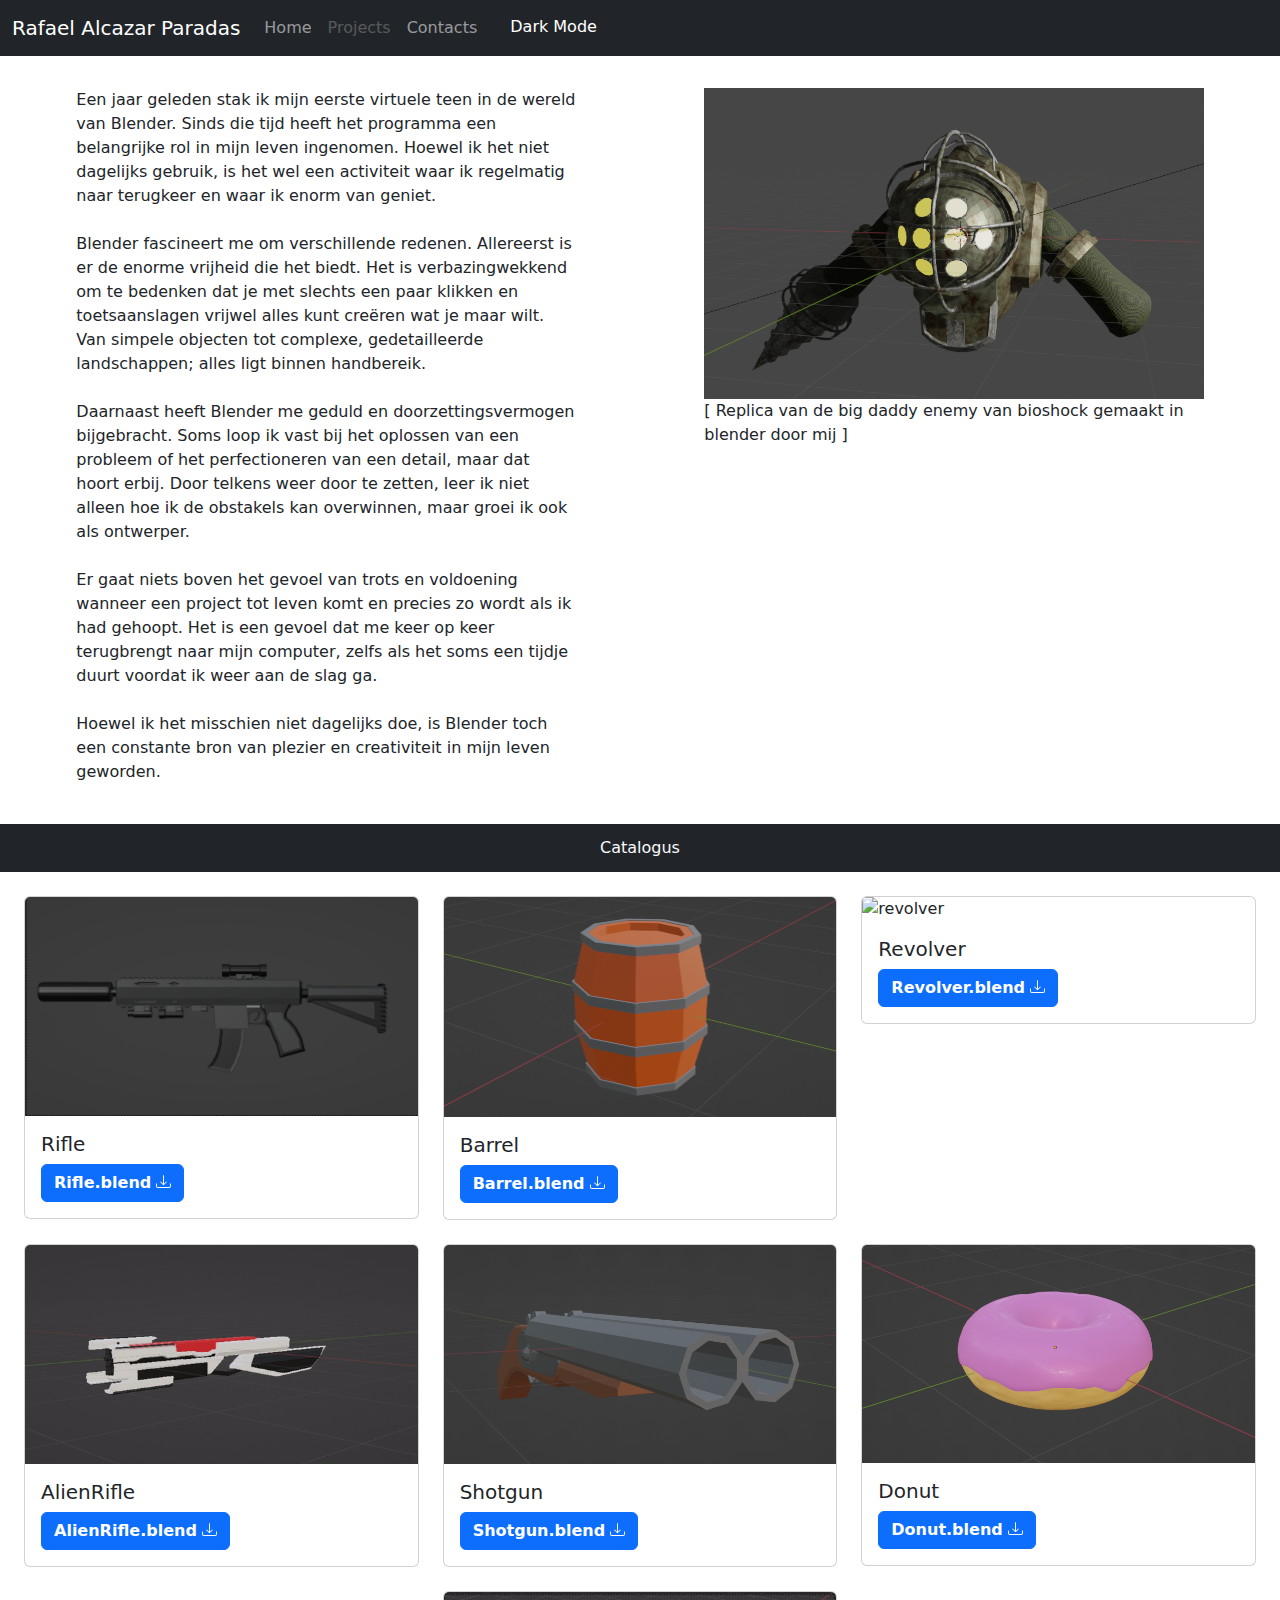
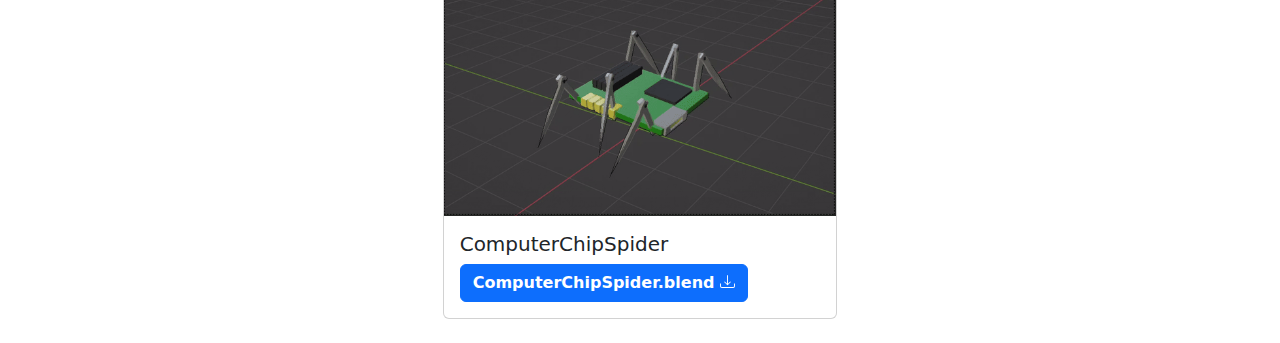
==== blender.html @ bf93255a "New website Yippeee" ====
<!DOCTYPE html>
<html lang="en">

<head>
    <title>Portfolio Rafael-Blender</title>
    <meta charset="utf-8">
    <meta name="viewport" content="width=device-width, initial-scale=1">
    <link href="https://cdn.jsdelivr.net/npm/bootstrap@5.3.3/dist/css/bootstrap.min.css" rel="stylesheet">
    <script src="https://cdn.jsdelivr.net/npm/bootstrap@5.3.3/dist/js/bootstrap.bundle.min.js"></script>
    <script src="script.js"></script>
</head>

<body style="max-width: 100%; overflow-x: hidden;">
    <!--Navbar-->
    <nav id="AlrDark" class="navbar navbar-expand-sm bg-dark navbar-dark fixed-top justify-content-center">
        <div class="container-fluid">
            <a class="navbar-brand" href="#">Rafael Alcazar Paradas</a>
            <button class="navbar-toggler" type="button" data-bs-toggle="collapse" data-bs-target="#collapsibleNavbar">
                <span class="navbar-toggler-icon"></span>
            </button>
            <div class="collapse navbar-collapse" id="collapsibleNavbar">
                <!-- Links -->
                <ul class="navbar-nav">
                    <li class="nav-item">
                        <a class="nav-link" href="index.html">Home</a>
                    </li>
                    <li class="nav-item">
                        <a class="nav-link disabled" href="#">Projects</a>
                    </li>
                    <li class="nav-item">
                        <a class="nav-link" href="#">Contacts</a>
                    </li>
                    <li>
                        <div id="Buttonbg" class="container bg-transparent">
                            <button id="button" type="button" class="btn btn-dark" onclick="DarkMode()">Dark
                                Mode</button>
                        </div>
                    </li>
                </ul>
            </div>
        </div>
    </nav>

    <div class="row p-4" style="margin-top:5%">
        <div class="col-xl-5 container">
            <p>Een jaar geleden stak ik mijn eerste virtuele teen in de wereld van Blender. Sinds die tijd heeft het
                programma een belangrijke rol in mijn leven ingenomen. Hoewel ik het niet dagelijks gebruik, is het wel
                een activiteit waar ik regelmatig naar terugkeer en waar ik enorm van geniet.<br>
                <br>
                Blender fascineert me om verschillende redenen. Allereerst is er de enorme vrijheid die het biedt. Het
                is verbazingwekkend om te bedenken dat je met slechts een paar klikken en toetsaanslagen vrijwel alles
                kunt creëren wat je maar wilt. Van simpele objecten tot complexe, gedetailleerde landschappen; alles
                ligt binnen handbereik.<br>
                <br>
                Daarnaast heeft Blender me geduld en doorzettingsvermogen bijgebracht. Soms loop ik vast bij het
                oplossen van een probleem of het perfectioneren van een detail, maar dat hoort erbij. Door telkens weer
                door te zetten, leer ik niet alleen hoe ik de obstakels kan overwinnen, maar groei ik ook als
                ontwerper.<br>
                <br>
                Er gaat niets boven het gevoel van trots en voldoening wanneer een project tot leven komt en precies zo
                wordt
                als ik had gehoopt. Het is een gevoel dat me keer op keer terugbrengt naar mijn computer, zelfs als het
                soms een tijdje duurt voordat ik weer aan de slag ga.<br>
                <br>
                Hoewel ik het misschien niet dagelijks doe, is Blender toch een constante bron van plezier en
                creativiteit in mijn leven geworden.
            </p>
        </div>
        <div class="col-xl-5 container rounded-1">
            <img src="BioshockBigdaddy.png" class="card-img-top mx-auto d-block" alt="Rafael">
            <p>[ Replica van de big daddy enemy van bioshock gemaakt in blender door mij ]</p>
        </div>
    </div>

    <div id="AlrDark" class="py-2 bg-dark">
        <p class="m-1 text-light d-flex justify-content-center">Catalogus</p>
    </div>

    <div class="row row-cols-1 p-4 row-cols-md-3 g-4 justify-content-center">
        <div class="col ">
            <div class="card">
                <img src="Rifle.png" class="card-img-top" alt="Rifle">
                <div class="card-body">
                    <h5 class="card-title">Rifle</h5>
                    <button type="button" class="btn btn-primary">
                        <a href="Rifle.blend" style="text-decoration: none; color: white;">
                            <strong>Rifle.blend</strong>
                            <svg xmlns="http://www.w3.org/2000/svg" width="15" height="15" fill="currentColor"
                                style="vertical-align: -1px;" class="bi bi-download" viewBox="0 0 16 16">
                                <path
                                    d="M.5 9.9a.5.5 0 0 1 .5.5v2.5a1 1 0 0 0 1 1h12a1 1 0 0 0 1-1v-2.5a.5.5 0 0 1 1 0v2.5a2 2 0 0 1-2 2H2a2 2 0 0 1-2-2v-2.5a.5.5 0 0 1 .5-.5" />
                                <path
                                    d="M7.646 11.854a.5.5 0 0 0 .708 0l3-3a.5.5 0 0 0-.708-.708L8.5 10.293V1.5a.5.5 0 0 0-1 0v8.793L5.354 8.146a.5.5 0 1 0-.708.708z" />
                            </svg>
                        </a>
                    </button>
                </div>
            </div>
        </div>
        <div class="col">
            <div class="card">
                <img src="Barrel.png" class="card-img-top" alt="barrel">
                <div class="card-body">
                    <h5 class="card-title">Barrel</h5>
                    <button type="button" class="btn btn-primary">
                        <a href="Barrel.blend" style="text-decoration: none; color: white;">
                            <strong>Barrel.blend</strong>
                            <svg xmlns="http://www.w3.org/2000/svg" width="15" height="15" fill="currentColor"
                                style="vertical-align: -1px;" class="bi bi-download" viewBox="0 0 16 16">
                                <path
                                    d="M.5 9.9a.5.5 0 0 1 .5.5v2.5a1 1 0 0 0 1 1h12a1 1 0 0 0 1-1v-2.5a.5.5 0 0 1 1 0v2.5a2 2 0 0 1-2 2H2a2 2 0 0 1-2-2v-2.5a.5.5 0 0 1 .5-.5" />
                                <path
                                    d="M7.646 11.854a.5.5 0 0 0 .708 0l3-3a.5.5 0 0 0-.708-.708L8.5 10.293V1.5a.5.5 0 0 0-1 0v8.793L5.354 8.146a.5.5 0 1 0-.708.708z" />
                            </svg>
                        </a>
                    </button>
                </div>
            </div>
        </div>
        <div class="col">
            <div class="card">
                <img src="revolver.gif" class="card-img-top" alt="revolver">
                <div class="card-body">
                    <h5 class="card-title">Revolver</h5>
                    <button type="button" class="btn btn-primary">
                        <a href="Revolver.blend" style="text-decoration: none; color: white;">
                            <strong>Revolver.blend</strong>
                            <svg xmlns="http://www.w3.org/2000/svg" width="15" height="15" fill="currentColor"
                                style="vertical-align: -1px;" class="bi bi-download" viewBox="0 0 16 16">
                                <path
                                    d="M.5 9.9a.5.5 0 0 1 .5.5v2.5a1 1 0 0 0 1 1h12a1 1 0 0 0 1-1v-2.5a.5.5 0 0 1 1 0v2.5a2 2 0 0 1-2 2H2a2 2 0 0 1-2-2v-2.5a.5.5 0 0 1 .5-.5" />
                                <path
                                    d="M7.646 11.854a.5.5 0 0 0 .708 0l3-3a.5.5 0 0 0-.708-.708L8.5 10.293V1.5a.5.5 0 0 0-1 0v8.793L5.354 8.146a.5.5 0 1 0-.708.708z" />
                            </svg>
                        </a>
                    </button>
                </div>
            </div>
        </div>
        <div class="col">
            <div class="card">
                <img src="AlienRifle.gif" class="card-img-top" alt="...">
                <div class="card-body">
                    <h5 class="card-title">AlienRifle</h5>
                    <button type="button" class="btn btn-primary">
                        <a href="AlienRifle.blend" style="text-decoration: none; color: white;">
                            <strong>AlienRifle.blend</strong>
                            <svg xmlns="http://www.w3.org/2000/svg" width="15" height="15" fill="currentColor"
                                style="vertical-align: -1px;" class="bi bi-download" viewBox="0 0 16 16">
                                <path
                                    d="M.5 9.9a.5.5 0 0 1 .5.5v2.5a1 1 0 0 0 1 1h12a1 1 0 0 0 1-1v-2.5a.5.5 0 0 1 1 0v2.5a2 2 0 0 1-2 2H2a2 2 0 0 1-2-2v-2.5a.5.5 0 0 1 .5-.5" />
                                <path
                                    d="M7.646 11.854a.5.5 0 0 0 .708 0l3-3a.5.5 0 0 0-.708-.708L8.5 10.293V1.5a.5.5 0 0 0-1 0v8.793L5.354 8.146a.5.5 0 1 0-.708.708z" />
                            </svg>
                        </a>
                    </button>
                </div>
            </div>
        </div>
        <div class="col">
            <div class="card">
                <img src="Shotgun.png" class="card-img-top" alt="...">
                <div class="card-body">
                    <h5 class="card-title">Shotgun</h5>
                    <button type="button" class="btn btn-primary">
                        <a href="Shotgun.blend" style="text-decoration: none; color: white;">
                            <strong>Shotgun.blend</strong>
                            <svg xmlns="http://www.w3.org/2000/svg" width="15" height="15" fill="currentColor"
                                style="vertical-align: -1px;" class="bi bi-download" viewBox="0 0 16 16">
                                <path
                                    d="M.5 9.9a.5.5 0 0 1 .5.5v2.5a1 1 0 0 0 1 1h12a1 1 0 0 0 1-1v-2.5a.5.5 0 0 1 1 0v2.5a2 2 0 0 1-2 2H2a2 2 0 0 1-2-2v-2.5a.5.5 0 0 1 .5-.5" />
                                <path
                                    d="M7.646 11.854a.5.5 0 0 0 .708 0l3-3a.5.5 0 0 0-.708-.708L8.5 10.293V1.5a.5.5 0 0 0-1 0v8.793L5.354 8.146a.5.5 0 1 0-.708.708z" />
                            </svg>
                        </a>
                    </button>
                </div>
            </div>
        </div>
        <div class="col">
            <div class="card">
                <img src="Donut.png" class="card-img-top" alt="...">
                <div class="card-body">
                    <h5 class="card-title">Donut</h5>
                    <button type="button" class="btn btn-primary">
                        <a href="Donut.blend" style="text-decoration: none; color: white;">
                            <strong>Donut.blend</strong>
                            <svg xmlns="http://www.w3.org/2000/svg" width="15" height="15" fill="currentColor"
                                style="vertical-align: -1px;" class="bi bi-download" viewBox="0 0 16 16">
                                <path
                                    d="M.5 9.9a.5.5 0 0 1 .5.5v2.5a1 1 0 0 0 1 1h12a1 1 0 0 0 1-1v-2.5a.5.5 0 0 1 1 0v2.5a2 2 0 0 1-2 2H2a2 2 0 0 1-2-2v-2.5a.5.5 0 0 1 .5-.5" />
                                <path
                                    d="M7.646 11.854a.5.5 0 0 0 .708 0l3-3a.5.5 0 0 0-.708-.708L8.5 10.293V1.5a.5.5 0 0 0-1 0v8.793L5.354 8.146a.5.5 0 1 0-.708.708z" />
                            </svg>
                        </a>
                    </button>
                </div>
            </div>
        </div>
        <div class="col">
            <div class="card">
                <img src="ComputerChipSpider.gif" class="card-img-top" alt="ChipSpider">
                <div class="card-body">
                    <h5 class="card-title">ComputerChipSpider</h5>
                    <button type="button" class="btn btn-primary">
                        <a href="ComputerChipSpider.blend" style="text-decoration: none; color: white;">
                            <strong>ComputerChipSpider.blend</strong>
                            <svg xmlns="http://www.w3.org/2000/svg" width="15" height="15" fill="currentColor"
                                style="vertical-align: -1px;" class="bi bi-download" viewBox="0 0 16 16">
                                <path
                                    d="M.5 9.9a.5.5 0 0 1 .5.5v2.5a1 1 0 0 0 1 1h12a1 1 0 0 0 1-1v-2.5a.5.5 0 0 1 1 0v2.5a2 2 0 0 1-2 2H2a2 2 0 0 1-2-2v-2.5a.5.5 0 0 1 .5-.5" />
                                <path
                                    d="M7.646 11.854a.5.5 0 0 0 .708 0l3-3a.5.5 0 0 0-.708-.708L8.5 10.293V1.5a.5.5 0 0 0-1 0v8.793L5.354 8.146a.5.5 0 1 0-.708.708z" />
                            </svg>
                        </a>
                    </button>

                </div>
            </div>
        </div>
    </div>

</body>

</html>
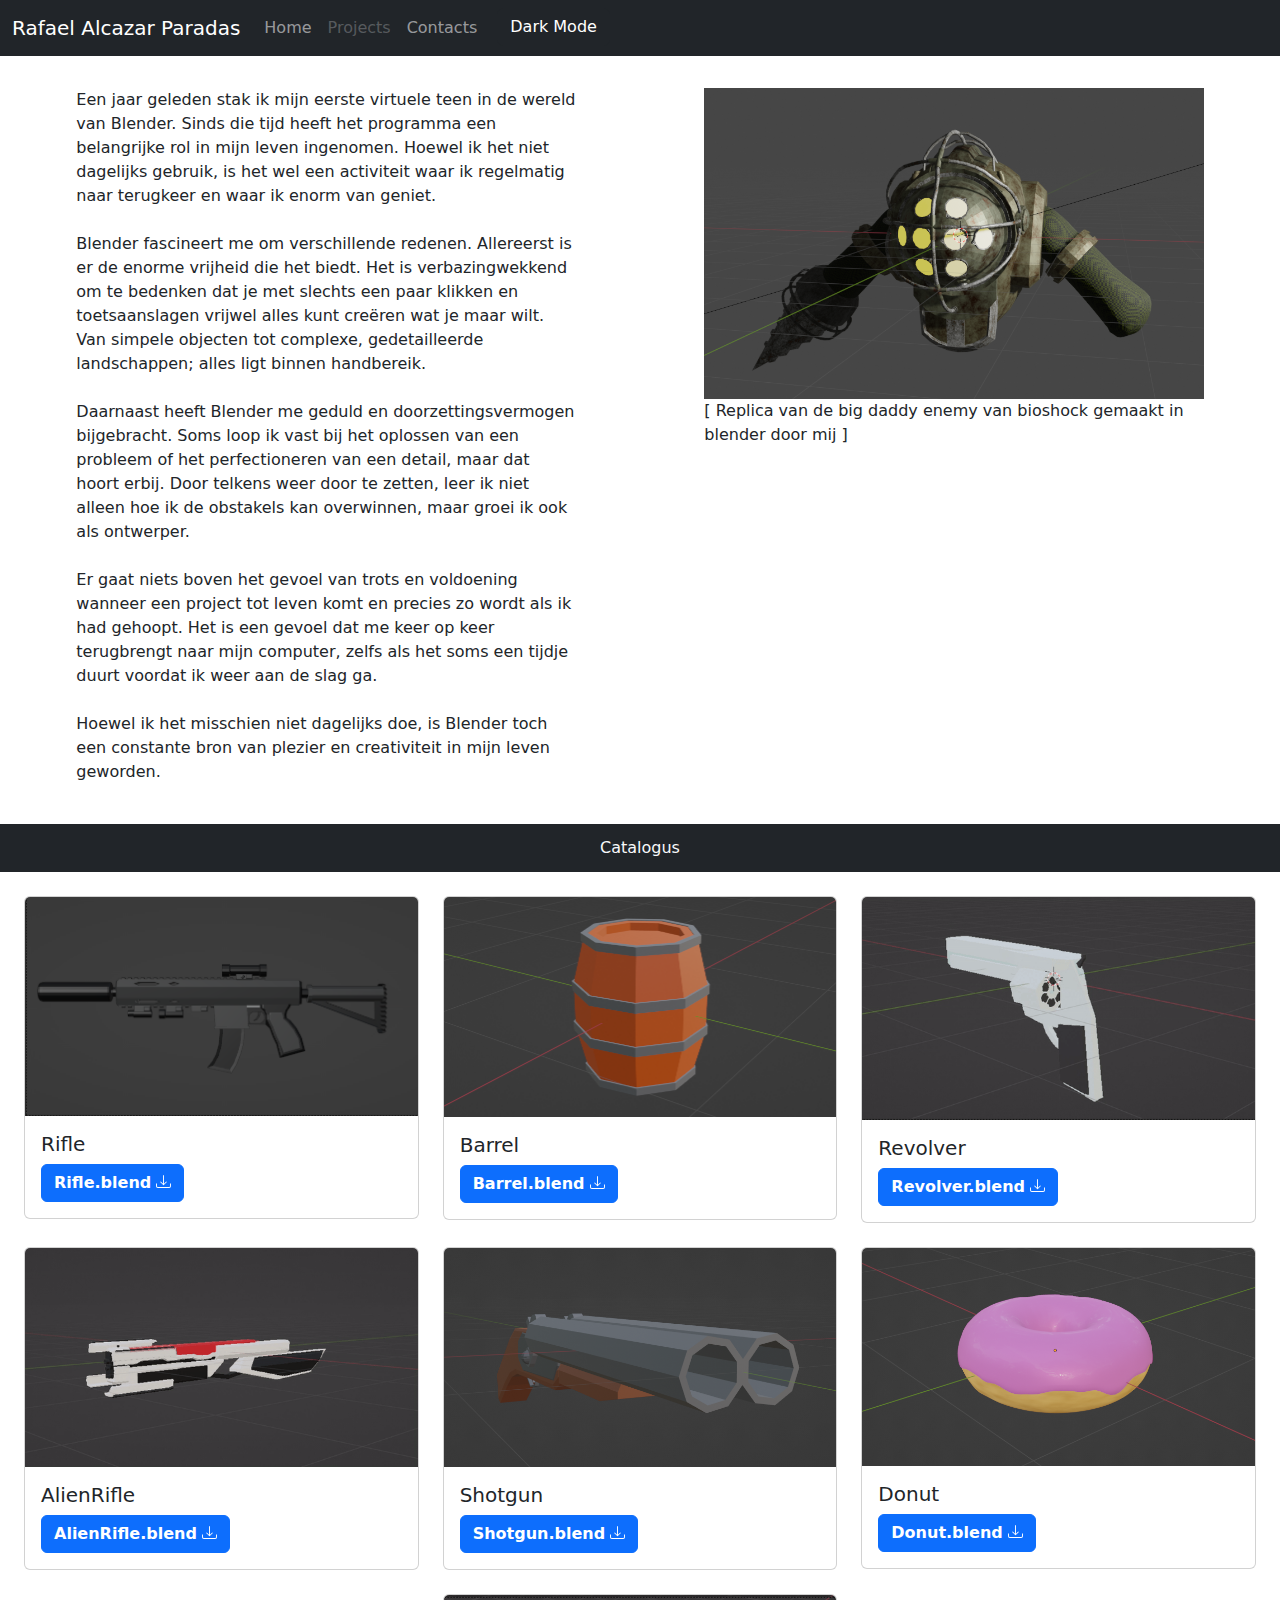
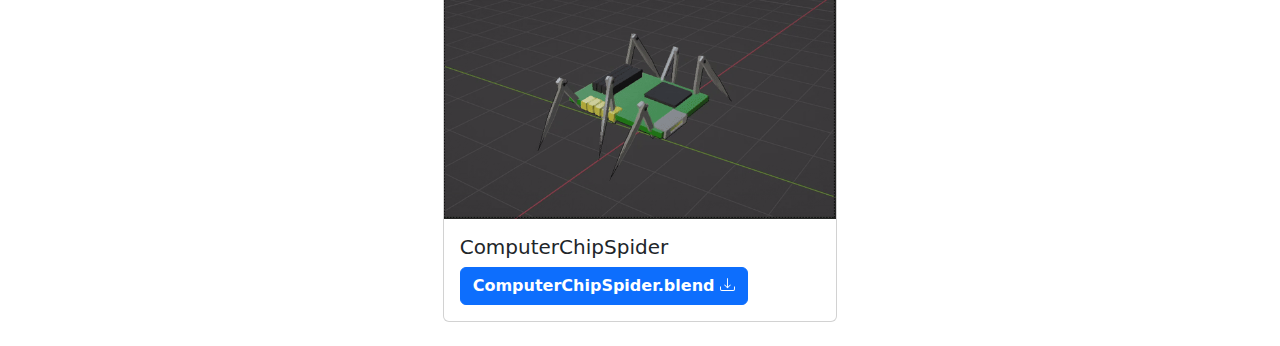
==== commit 7e3cdf8d: "hoofdletters verandert" ====
--- a/blender.html
+++ b/blender.html
@@ -119,7 +119,7 @@
         </div>
         <div class="col">
             <div class="card">
-                <img src="revolver.gif" class="card-img-top" alt="revolver">
+                <img src="Revolver.gif" class="card-img-top" alt="revolver">
                 <div class="card-body">
                     <h5 class="card-title">Revolver</h5>
                     <button type="button" class="btn btn-primary">
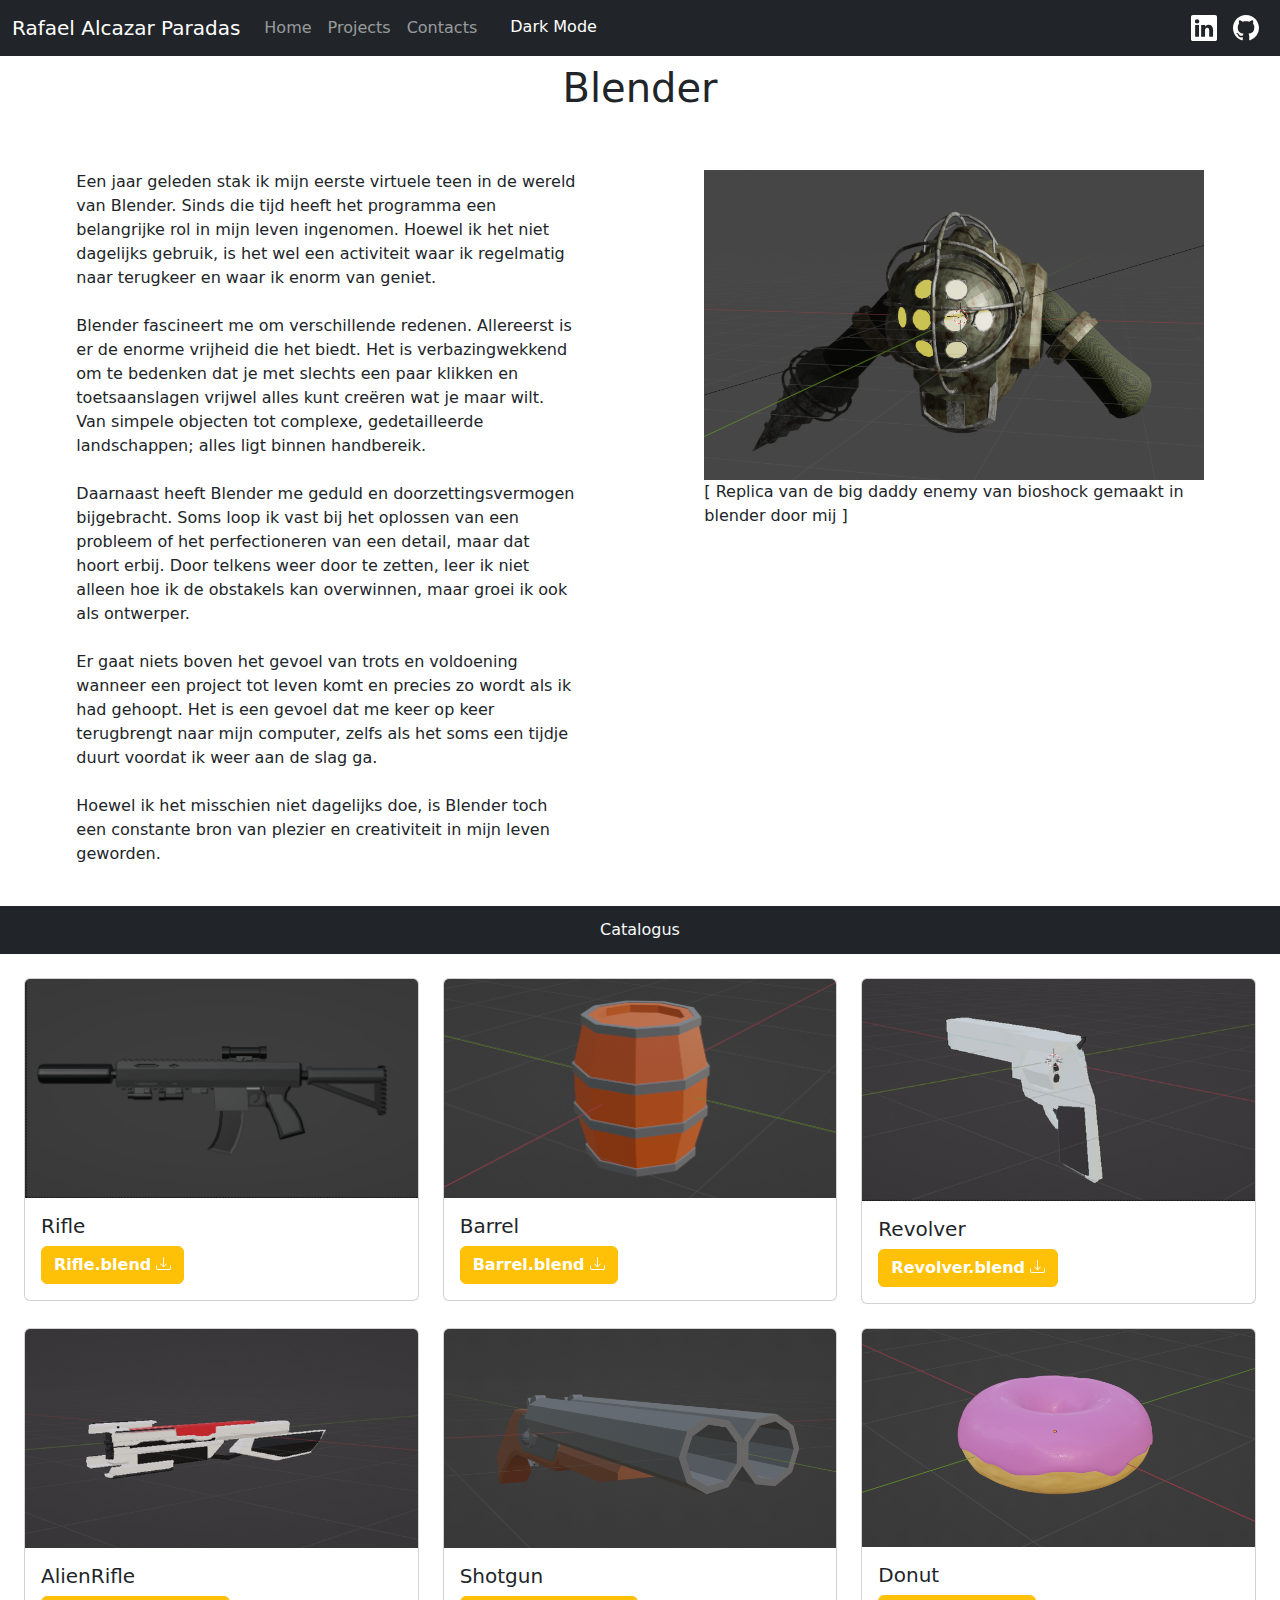
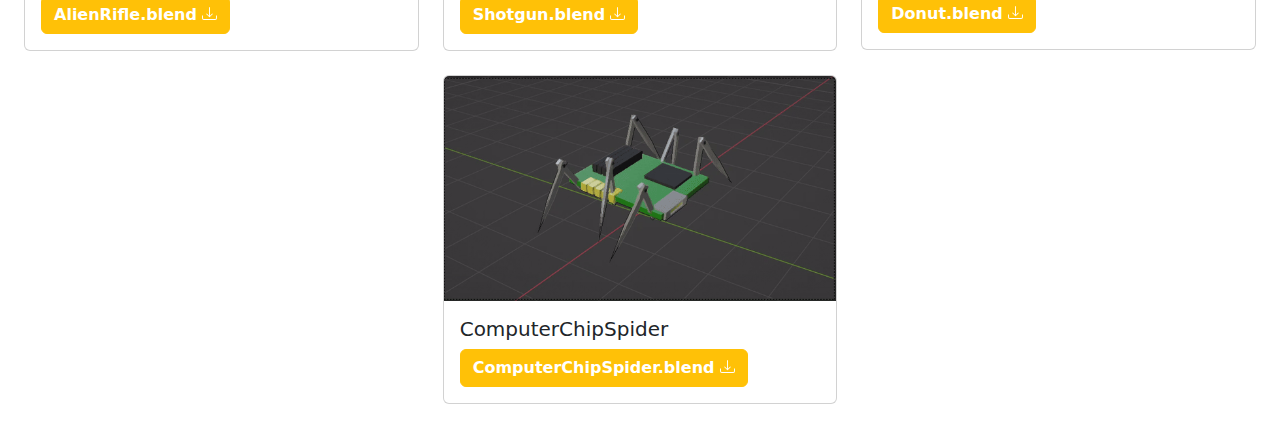
==== commit 4f0e6e0d: "Locatie fix" ====
--- a/blender.html
+++ b/blender.html
@@ -8,6 +8,7 @@
     <link href="https://cdn.jsdelivr.net/npm/bootstrap@5.3.3/dist/css/bootstrap.min.css" rel="stylesheet">
     <script src="https://cdn.jsdelivr.net/npm/bootstrap@5.3.3/dist/js/bootstrap.bundle.min.js"></script>
     <script src="script.js"></script>
+    <link rel="stylesheet" href="inline.css">
 </head>
 
 <body style="max-width: 100%; overflow-x: hidden;">
@@ -25,7 +26,7 @@
                         <a class="nav-link" href="index.html">Home</a>
                     </li>
                     <li class="nav-item">
-                        <a class="nav-link disabled" href="#">Projects</a>
+                        <a class="nav-link" href="index.html#Projects">Projects</a>
                     </li>
                     <li class="nav-item">
                         <a class="nav-link" href="#">Contacts</a>
@@ -37,11 +38,31 @@
                         </div>
                     </li>
                 </ul>
+                <ul class="navbar-nav iconClass"> 
+                    <li class="nav-item p-2">
+                        <svg xmlns="http://www.w3.org/2000/svg" width="26" height="26" fill="white"
+                            class="bi bi-linkedin" viewBox="0 0 16 16">
+                            <path
+                                d="M0 1.146C0 .513.526 0 1.175 0h13.65C15.474 0 16 .513 16 1.146v13.708c0 .633-.526 1.146-1.175 1.146H1.175C.526 16 0 15.487 0 14.854zm4.943 12.248V6.169H2.542v7.225zm-1.2-8.212c.837 0 1.358-.554 1.358-1.248-.015-.709-.52-1.248-1.342-1.248S2.4 3.226 2.4 3.934c0 .694.521 1.248 1.327 1.248zm4.908 8.212V9.359c0-.216.016-.432.08-.586.173-.431.568-.878 1.232-.878.869 0 1.216.662 1.216 1.634v3.865h2.401V9.25c0-2.22-1.184-3.252-2.764-3.252-1.274 0-1.845.7-2.165 1.193v.025h-.016l.016-.025V6.169h-2.4c.03.678 0 7.225 0 7.225z" />
+                        </svg>
+                    </li>
+                    <li class="nav-item p-2"> 
+                        <svg xmlns="http://www.w3.org/2000/svg" width="26" height="26" fill="white"
+                            class="bi bi-github" viewBox="0 0 16 16">
+                            <path
+                                d="M8 0C3.58 0 0 3.58 0 8c0 3.54 2.29 6.53 5.47 7.59.4.07.55-.17.55-.38 0-.19-.01-.82-.01-1.49-2.01.37-2.53-.49-2.69-.94-.09-.23-.48-.94-.82-1.13-.28-.15-.68-.52-.01-.53.63-.01 1.08.58 1.23.82.72 1.21 1.87.87 2.33.66.07-.52.28-.87.51-1.07-1.78-.2-3.64-.89-3.64-3.95 0-.87.31-1.59.82-2.15-.08-.2-.36-1.02.08-2.12 0 0 .67-.21 2.2.82.64-.18 1.32-.27 2-.27s1.36.09 2 .27c1.53-1.04 2.2-.82 2.2-.82.44 1.1.16 1.92.08 2.12.51.56.82 1.27.82 2.15 0 3.07-1.87 3.75-3.65 3.95.29.25.54.73.54 1.48 0 1.07-.01 1.93-.01 2.2 0 .21.15.46.55.38A8.01 8.01 0 0 0 16 8c0-4.42-3.58-8-8-8" />
+                        </svg>
+                    </li>
+                </ul>
             </div>
         </div>
     </nav>
 
-    <div class="row p-4" style="margin-top:5%">
+    <div class="container justify-content-center d-flex HeaderClass">
+        <h1>Blender</h2>
+    </div>
+
+    <div class="row p-4">
         <div class="col-xl-5 container">
             <p>Een jaar geleden stak ik mijn eerste virtuele teen in de wereld van Blender. Sinds die tijd heeft het
                 programma een belangrijke rol in mijn leven ingenomen. Hoewel ik het niet dagelijks gebruik, is het wel
@@ -82,7 +103,7 @@
                 <img src="Rifle.png" class="card-img-top" alt="Rifle">
                 <div class="card-body">
                     <h5 class="card-title">Rifle</h5>
-                    <button type="button" class="btn btn-primary">
+                    <button type="button" class="btn btn-warning">
                         <a href="Rifle.blend" style="text-decoration: none; color: white;">
                             <strong>Rifle.blend</strong>
                             <svg xmlns="http://www.w3.org/2000/svg" width="15" height="15" fill="currentColor"
@@ -102,7 +123,7 @@
                 <img src="Barrel.png" class="card-img-top" alt="barrel">
                 <div class="card-body">
                     <h5 class="card-title">Barrel</h5>
-                    <button type="button" class="btn btn-primary">
+                    <button type="button" class="btn btn-warning">
                         <a href="Barrel.blend" style="text-decoration: none; color: white;">
                             <strong>Barrel.blend</strong>
                             <svg xmlns="http://www.w3.org/2000/svg" width="15" height="15" fill="currentColor"
@@ -122,7 +143,7 @@
                 <img src="Revolver.gif" class="card-img-top" alt="revolver">
                 <div class="card-body">
                     <h5 class="card-title">Revolver</h5>
-                    <button type="button" class="btn btn-primary">
+                    <button type="button" class="btn btn-warning">
                         <a href="Revolver.blend" style="text-decoration: none; color: white;">
                             <strong>Revolver.blend</strong>
                             <svg xmlns="http://www.w3.org/2000/svg" width="15" height="15" fill="currentColor"
@@ -142,7 +163,7 @@
                 <img src="AlienRifle.gif" class="card-img-top" alt="...">
                 <div class="card-body">
                     <h5 class="card-title">AlienRifle</h5>
-                    <button type="button" class="btn btn-primary">
+                    <button type="button" class="btn btn-warning">
                         <a href="AlienRifle.blend" style="text-decoration: none; color: white;">
                             <strong>AlienRifle.blend</strong>
                             <svg xmlns="http://www.w3.org/2000/svg" width="15" height="15" fill="currentColor"
@@ -162,7 +183,7 @@
                 <img src="Shotgun.png" class="card-img-top" alt="...">
                 <div class="card-body">
                     <h5 class="card-title">Shotgun</h5>
-                    <button type="button" class="btn btn-primary">
+                    <button type="button" class="btn btn-warning">
                         <a href="Shotgun.blend" style="text-decoration: none; color: white;">
                             <strong>Shotgun.blend</strong>
                             <svg xmlns="http://www.w3.org/2000/svg" width="15" height="15" fill="currentColor"
@@ -182,7 +203,7 @@
                 <img src="Donut.png" class="card-img-top" alt="...">
                 <div class="card-body">
                     <h5 class="card-title">Donut</h5>
-                    <button type="button" class="btn btn-primary">
+                    <button type="button" class="btn btn-warning">
                         <a href="Donut.blend" style="text-decoration: none; color: white;">
                             <strong>Donut.blend</strong>
                             <svg xmlns="http://www.w3.org/2000/svg" width="15" height="15" fill="currentColor"
@@ -202,7 +223,7 @@
                 <img src="ComputerChipSpider.gif" class="card-img-top" alt="ChipSpider">
                 <div class="card-body">
                     <h5 class="card-title">ComputerChipSpider</h5>
-                    <button type="button" class="btn btn-primary">
+                    <button type="button" class="btn btn-warning">
                         <a href="ComputerChipSpider.blend" style="text-decoration: none; color: white;">
                             <strong>ComputerChipSpider.blend</strong>
                             <svg xmlns="http://www.w3.org/2000/svg" width="15" height="15" fill="currentColor"
--- a/inline.css
+++ b/inline.css
@@ -0,0 +1,32 @@
+.iconClass{
+  position: absolute; 
+  right: 1%;
+}
+
+.HeaderClass{
+  margin-top: 5%;
+  margin-bottom:2%;
+}
+/* `sm` applies to x-small devices (portrait phones, less than 576px) */
+@media (max-width: 575.98px) { 
+  .iconClass{
+    position: relative; 
+  }
+
+  .HeaderClass{
+    margin-top: 15%;
+    margin-bottom:2%;
+  }
+ }
+
+/* // `md` applies to small devices (landscape phones, less than 768px)*/
+@media (max-width: 767.98px) {  }
+
+/* // `lg` applies to medium devices (tablets, less than 992px)*/
+@media (max-width: 991.98px) {  }
+
+/* // `xl` applies to large devices (desktops, less than 1200px)*/
+@media (max-width: 1199.98px) {  }
+
+/* // `xxl` applies to x-large devices (large desktops, less than 1400px)*/
+@media (max-width: 1399.98px) {  }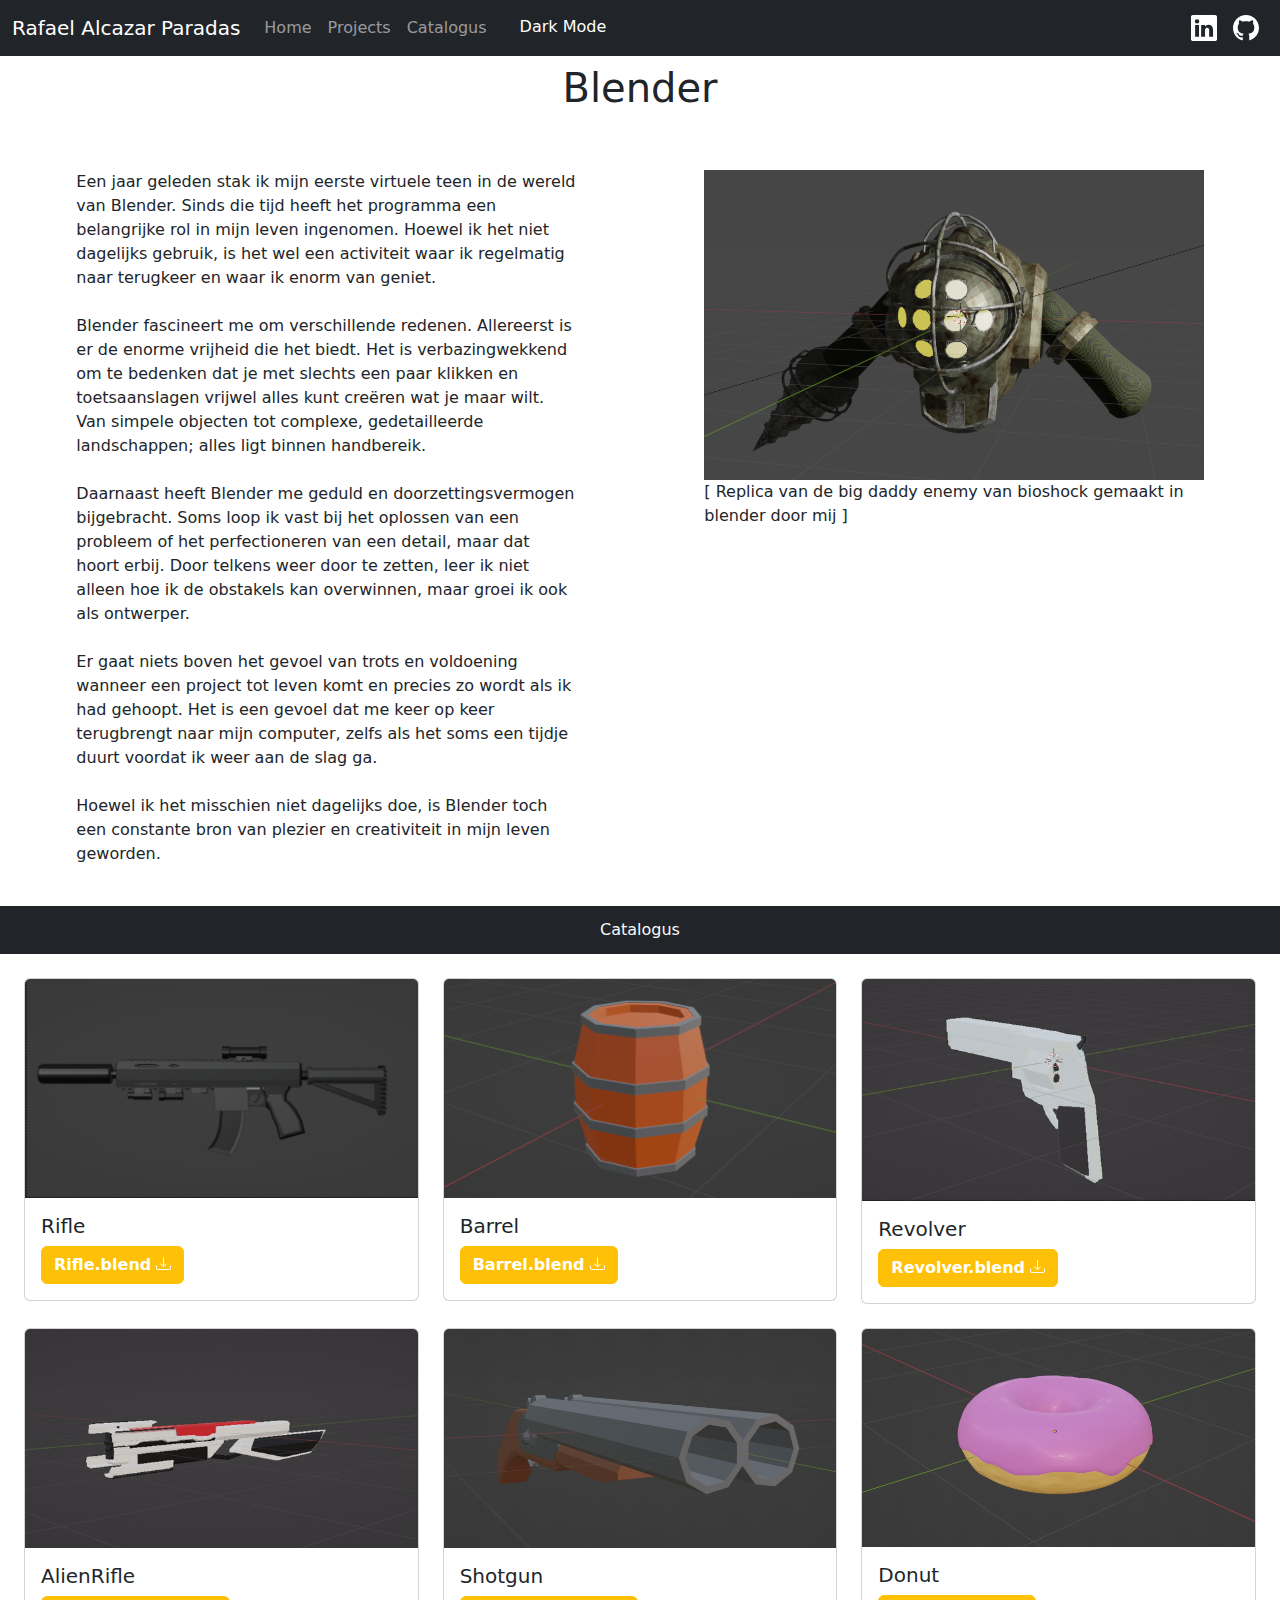
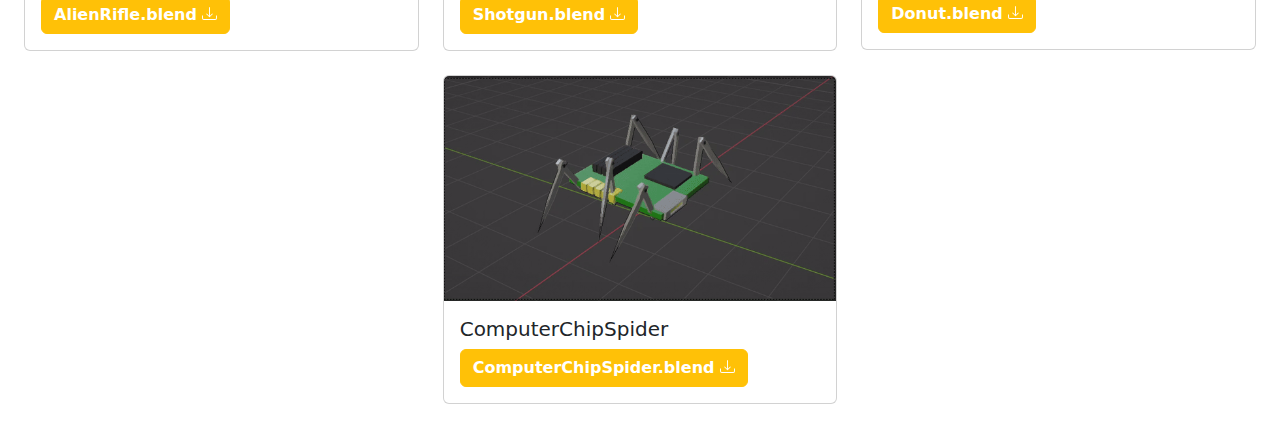
==== commit 925f9651: "Feature Hyperlink changes" ====
--- a/blender.html
+++ b/blender.html
@@ -29,7 +29,7 @@
                         <a class="nav-link" href="index.html#Projects">Projects</a>
                     </li>
                     <li class="nav-item">
-                        <a class="nav-link" href="#">Contacts</a>
+                        <a class="nav-link" href="blender.html#Catalogus">Catalogus</a>
                     </li>
                     <li>
                         <div id="Buttonbg" class="container bg-transparent">
@@ -39,14 +39,14 @@
                     </li>
                 </ul>
                 <ul class="navbar-nav iconClass"> 
-                    <li class="nav-item p-2">
+                    <li class="nav-item px-2">
                         <svg xmlns="http://www.w3.org/2000/svg" width="26" height="26" fill="white"
                             class="bi bi-linkedin" viewBox="0 0 16 16">
                             <path
                                 d="M0 1.146C0 .513.526 0 1.175 0h13.65C15.474 0 16 .513 16 1.146v13.708c0 .633-.526 1.146-1.175 1.146H1.175C.526 16 0 15.487 0 14.854zm4.943 12.248V6.169H2.542v7.225zm-1.2-8.212c.837 0 1.358-.554 1.358-1.248-.015-.709-.52-1.248-1.342-1.248S2.4 3.226 2.4 3.934c0 .694.521 1.248 1.327 1.248zm4.908 8.212V9.359c0-.216.016-.432.08-.586.173-.431.568-.878 1.232-.878.869 0 1.216.662 1.216 1.634v3.865h2.401V9.25c0-2.22-1.184-3.252-2.764-3.252-1.274 0-1.845.7-2.165 1.193v.025h-.016l.016-.025V6.169h-2.4c.03.678 0 7.225 0 7.225z" />
                         </svg>
                     </li>
-                    <li class="nav-item p-2"> 
+                    <li class="nav-item px-2"> 
                         <svg xmlns="http://www.w3.org/2000/svg" width="26" height="26" fill="white"
                             class="bi bi-github" viewBox="0 0 16 16">
                             <path
@@ -94,7 +94,7 @@
     </div>
 
     <div id="AlrDark" class="py-2 bg-dark">
-        <p class="m-1 text-light d-flex justify-content-center">Catalogus</p>
+        <p id="Catalogus" class="m-1 text-light d-flex justify-content-center">Catalogus</p>
     </div>
 
     <div class="row row-cols-1 p-4 row-cols-md-3 g-4 justify-content-center">
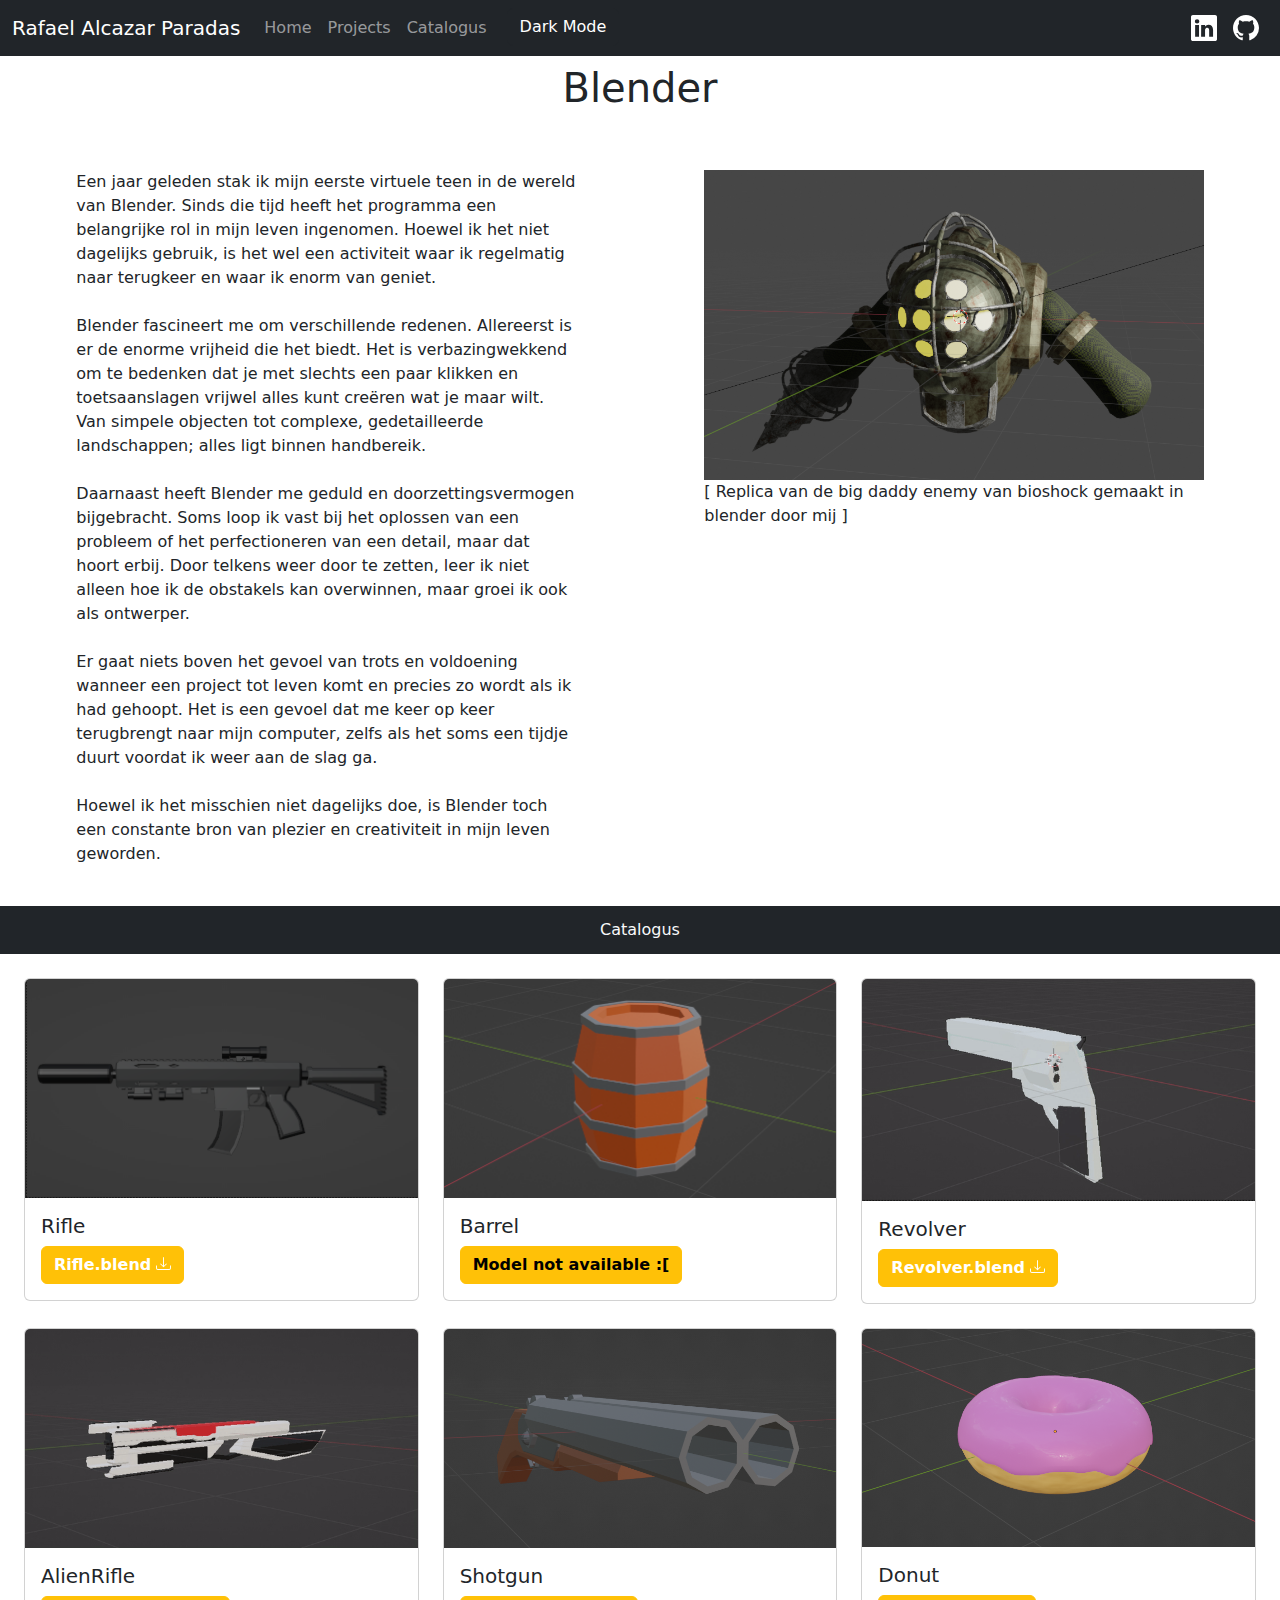
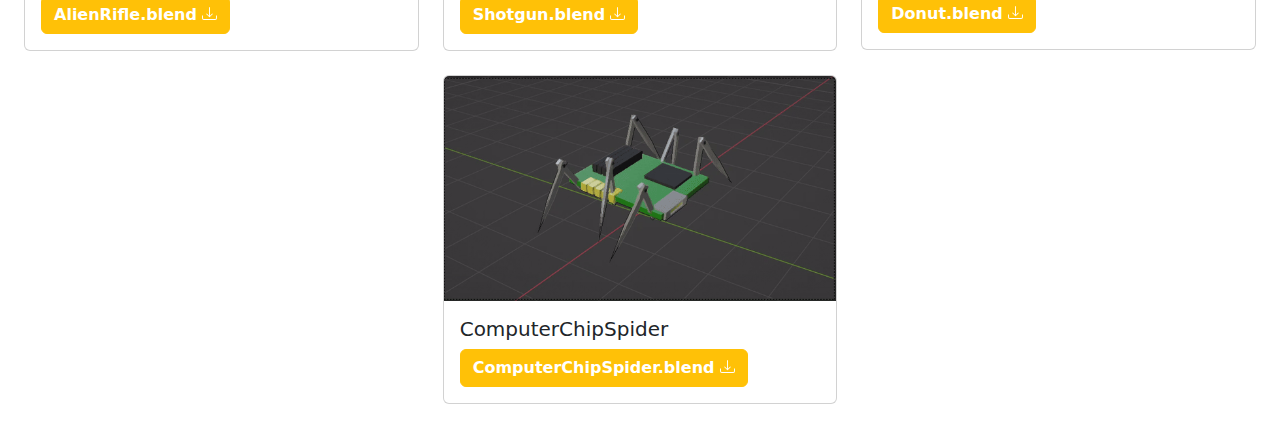
==== commit 4a885fe5: "Feat: Commit more stuff" ====
--- a/blender.html
+++ b/blender.html
@@ -38,20 +38,24 @@
                         </div>
                     </li>
                 </ul>
-                <ul class="navbar-nav iconClass"> 
+                <ul class="navbar-nav iconClass">
                     <li class="nav-item px-2">
-                        <svg xmlns="http://www.w3.org/2000/svg" width="26" height="26" fill="white"
-                            class="bi bi-linkedin" viewBox="0 0 16 16">
-                            <path
-                                d="M0 1.146C0 .513.526 0 1.175 0h13.65C15.474 0 16 .513 16 1.146v13.708c0 .633-.526 1.146-1.175 1.146H1.175C.526 16 0 15.487 0 14.854zm4.943 12.248V6.169H2.542v7.225zm-1.2-8.212c.837 0 1.358-.554 1.358-1.248-.015-.709-.52-1.248-1.342-1.248S2.4 3.226 2.4 3.934c0 .694.521 1.248 1.327 1.248zm4.908 8.212V9.359c0-.216.016-.432.08-.586.173-.431.568-.878 1.232-.878.869 0 1.216.662 1.216 1.634v3.865h2.401V9.25c0-2.22-1.184-3.252-2.764-3.252-1.274 0-1.845.7-2.165 1.193v.025h-.016l.016-.025V6.169h-2.4c.03.678 0 7.225 0 7.225z" />
-                        </svg>
-                    </li>
-                    <li class="nav-item px-2"> 
-                        <svg xmlns="http://www.w3.org/2000/svg" width="26" height="26" fill="white"
-                            class="bi bi-github" viewBox="0 0 16 16">
+                        <a href="https://www.linkedin.com/in/rafael-alcazar-paradas-52062626b/" target="_blank"
+                            style="text-decoration: none; color: white;">
+                            <svg xmlns="http://www.w3.org/2000/svg" width="26" height="26" fill="white"
+                                class="bi bi-linkedin" viewBox="0 0 16 16">
+                                <path
+                                    d="M0 1.146C0 .513.526 0 1.175 0h13.65C15.474 0 16 .513 16 1.146v13.708c0 .633-.526 1.146-1.175 1.146H1.175C.526 16 0 15.487 0 14.854zm4.943 12.248V6.169H2.542v7.225zm-1.2-8.212c.837 0 1.358-.554 1.358-1.248-.015-.709-.52-1.248-1.342-1.248S2.4 3.226 2.4 3.934c0 .694.521 1.248 1.327 1.248zm4.908 8.212V9.359c0-.216.016-.432.08-.586.173-.431.568-.878 1.232-.878.869 0 1.216.662 1.216 1.634v3.865h2.401V9.25c0-2.22-1.184-3.252-2.764-3.252-1.274 0-1.845.7-2.165 1.193v.025h-.016l.016-.025V6.169h-2.4c.03.678 0 7.225 0 7.225z" />
+                            </svg></a>
+                    </li>
+                    <li class="nav-item px-2">
+                        <a href="https://github.com/Rafael-Roc" target="_blank"
+                            style="text-decoration: none; color: white;">
+                        <svg xmlns="http://www.w3.org/2000/svg" width="26" height="26" fill="white" class="bi bi-github"
+                            viewBox="0 0 16 16">
                             <path
                                 d="M8 0C3.58 0 0 3.58 0 8c0 3.54 2.29 6.53 5.47 7.59.4.07.55-.17.55-.38 0-.19-.01-.82-.01-1.49-2.01.37-2.53-.49-2.69-.94-.09-.23-.48-.94-.82-1.13-.28-.15-.68-.52-.01-.53.63-.01 1.08.58 1.23.82.72 1.21 1.87.87 2.33.66.07-.52.28-.87.51-1.07-1.78-.2-3.64-.89-3.64-3.95 0-.87.31-1.59.82-2.15-.08-.2-.36-1.02.08-2.12 0 0 .67-.21 2.2.82.64-.18 1.32-.27 2-.27s1.36.09 2 .27c1.53-1.04 2.2-.82 2.2-.82.44 1.1.16 1.92.08 2.12.51.56.82 1.27.82 2.15 0 3.07-1.87 3.75-3.65 3.95.29.25.54.73.54 1.48 0 1.07-.01 1.93-.01 2.2 0 .21.15.46.55.38A8.01 8.01 0 0 0 16 8c0-4.42-3.58-8-8-8" />
-                        </svg>
+                        </svg></a>
                     </li>
                 </ul>
             </div>
@@ -88,7 +92,7 @@
             </p>
         </div>
         <div class="col-xl-5 container rounded-1">
-            <img src="BioshockBigdaddy.png" class="card-img-top mx-auto d-block" alt="Rafael">
+            <img src="Blender/Photos/BioshockBigdaddy.png" class="card-img-top mx-auto d-block" alt="Rafael">
             <p>[ Replica van de big daddy enemy van bioshock gemaakt in blender door mij ]</p>
         </div>
     </div>
@@ -100,11 +104,11 @@
     <div class="row row-cols-1 p-4 row-cols-md-3 g-4 justify-content-center">
         <div class="col ">
             <div class="card">
-                <img src="Rifle.png" class="card-img-top" alt="Rifle">
+                <img src="Blender/Photos/Rifle.png" class="card-img-top" alt="Rifle">
                 <div class="card-body">
                     <h5 class="card-title">Rifle</h5>
                     <button type="button" class="btn btn-warning">
-                        <a href="Rifle.blend" style="text-decoration: none; color: white;">
+                        <a href="Blender/Blend files/Rifle.blend" style="text-decoration: none; color: white;">
                             <strong>Rifle.blend</strong>
                             <svg xmlns="http://www.w3.org/2000/svg" width="15" height="15" fill="currentColor"
                                 style="vertical-align: -1px;" class="bi bi-download" viewBox="0 0 16 16">
@@ -120,31 +124,31 @@
         </div>
         <div class="col">
             <div class="card">
-                <img src="Barrel.png" class="card-img-top" alt="barrel">
+                <img src="Blender/Photos/Barrel.png" class="card-img-top" alt="barrel">
                 <div class="card-body">
                     <h5 class="card-title">Barrel</h5>
                     <button type="button" class="btn btn-warning">
-                        <a href="Barrel.blend" style="text-decoration: none; color: white;">
-                            <strong>Barrel.blend</strong>
-                            <svg xmlns="http://www.w3.org/2000/svg" width="15" height="15" fill="currentColor"
-                                style="vertical-align: -1px;" class="bi bi-download" viewBox="0 0 16 16">
-                                <path
-                                    d="M.5 9.9a.5.5 0 0 1 .5.5v2.5a1 1 0 0 0 1 1h12a1 1 0 0 0 1-1v-2.5a.5.5 0 0 1 1 0v2.5a2 2 0 0 1-2 2H2a2 2 0 0 1-2-2v-2.5a.5.5 0 0 1 .5-.5" />
-                                <path
-                                    d="M7.646 11.854a.5.5 0 0 0 .708 0l3-3a.5.5 0 0 0-.708-.708L8.5 10.293V1.5a.5.5 0 0 0-1 0v8.793L5.354 8.146a.5.5 0 1 0-.708.708z" />
-                            </svg>
-                        </a>
-                    </button>
-                </div>
-            </div>
-        </div>
-        <div class="col">
-            <div class="card">
-                <img src="Revolver.gif" class="card-img-top" alt="revolver">
+                        <!--<a href="Barrel.blend" style="text-decoration: none; color: white;">-->
+                            <strong>Model not available :[</strong>
+                            <!--<svg xmlns="http://www.w3.org/2000/svg" width="15" height="15" fill="currentColor"
+                                style="vertical-align: -1px;" class="bi bi-download" viewBox="0 0 16 16">
+                                <path
+                                    d="M.5 9.9a.5.5 0 0 1 .5.5v2.5a1 1 0 0 0 1 1h12a1 1 0 0 0 1-1v-2.5a.5.5 0 0 1 1 0v2.5a2 2 0 0 1-2 2H2a2 2 0 0 1-2-2v-2.5a.5.5 0 0 1 .5-.5" />
+                                <path
+                                    d="M7.646 11.854a.5.5 0 0 0 .708 0l3-3a.5.5 0 0 0-.708-.708L8.5 10.293V1.5a.5.5 0 0 0-1 0v8.793L5.354 8.146a.5.5 0 1 0-.708.708z" />
+                            </svg>-->
+                        <!--</a>-->
+                    </button>
+                </div>
+            </div>
+        </div>
+        <div class="col">
+            <div class="card">
+                <img src="Blender/Photos/Revolver.gif" class="card-img-top" alt="revolver">
                 <div class="card-body">
                     <h5 class="card-title">Revolver</h5>
                     <button type="button" class="btn btn-warning">
-                        <a href="Revolver.blend" style="text-decoration: none; color: white;">
+                        <a href="Blender/Blend files/Revolver.blend" style="text-decoration: none; color: white;">
                             <strong>Revolver.blend</strong>
                             <svg xmlns="http://www.w3.org/2000/svg" width="15" height="15" fill="currentColor"
                                 style="vertical-align: -1px;" class="bi bi-download" viewBox="0 0 16 16">
@@ -160,11 +164,11 @@
         </div>
         <div class="col">
             <div class="card">
-                <img src="AlienRifle.gif" class="card-img-top" alt="...">
+                <img src="Blender/Photos/AlienRifle.gif" class="card-img-top" alt="...">
                 <div class="card-body">
                     <h5 class="card-title">AlienRifle</h5>
                     <button type="button" class="btn btn-warning">
-                        <a href="AlienRifle.blend" style="text-decoration: none; color: white;">
+                        <a href="Blender/Blend files/" style="text-decoration: none; color: white;">
                             <strong>AlienRifle.blend</strong>
                             <svg xmlns="http://www.w3.org/2000/svg" width="15" height="15" fill="currentColor"
                                 style="vertical-align: -1px;" class="bi bi-download" viewBox="0 0 16 16">
@@ -180,11 +184,11 @@
         </div>
         <div class="col">
             <div class="card">
-                <img src="Shotgun.png" class="card-img-top" alt="...">
+                <img src="Blender/Photos/Shotgun.png" class="card-img-top" alt="...">
                 <div class="card-body">
                     <h5 class="card-title">Shotgun</h5>
                     <button type="button" class="btn btn-warning">
-                        <a href="Shotgun.blend" style="text-decoration: none; color: white;">
+                        <a href="Blender/Photos/Shotgun.png" style="text-decoration: none; color: white;">
                             <strong>Shotgun.blend</strong>
                             <svg xmlns="http://www.w3.org/2000/svg" width="15" height="15" fill="currentColor"
                                 style="vertical-align: -1px;" class="bi bi-download" viewBox="0 0 16 16">
@@ -200,11 +204,11 @@
         </div>
         <div class="col">
             <div class="card">
-                <img src="Donut.png" class="card-img-top" alt="...">
+                <img src="Blender/Photos/Donut.png" class="card-img-top" alt="...">
                 <div class="card-body">
                     <h5 class="card-title">Donut</h5>
                     <button type="button" class="btn btn-warning">
-                        <a href="Donut.blend" style="text-decoration: none; color: white;">
+                        <a href="Blender/Blend files/Donut.blend" style="text-decoration: none; color: white;">
                             <strong>Donut.blend</strong>
                             <svg xmlns="http://www.w3.org/2000/svg" width="15" height="15" fill="currentColor"
                                 style="vertical-align: -1px;" class="bi bi-download" viewBox="0 0 16 16">
@@ -220,11 +224,11 @@
         </div>
         <div class="col">
             <div class="card">
-                <img src="ComputerChipSpider.gif" class="card-img-top" alt="ChipSpider">
+                <img src="Blender/Photos/ComputerChipSpider.gif" class="card-img-top" alt="ChipSpider">
                 <div class="card-body">
                     <h5 class="card-title">ComputerChipSpider</h5>
                     <button type="button" class="btn btn-warning">
-                        <a href="ComputerChipSpider.blend" style="text-decoration: none; color: white;">
+                        <a href="Blender/Blend files/ComputerChipSpider.blend" style="text-decoration: none; color: white;">
                             <strong>ComputerChipSpider.blend</strong>
                             <svg xmlns="http://www.w3.org/2000/svg" width="15" height="15" fill="currentColor"
                                 style="vertical-align: -1px;" class="bi bi-download" viewBox="0 0 16 16">
